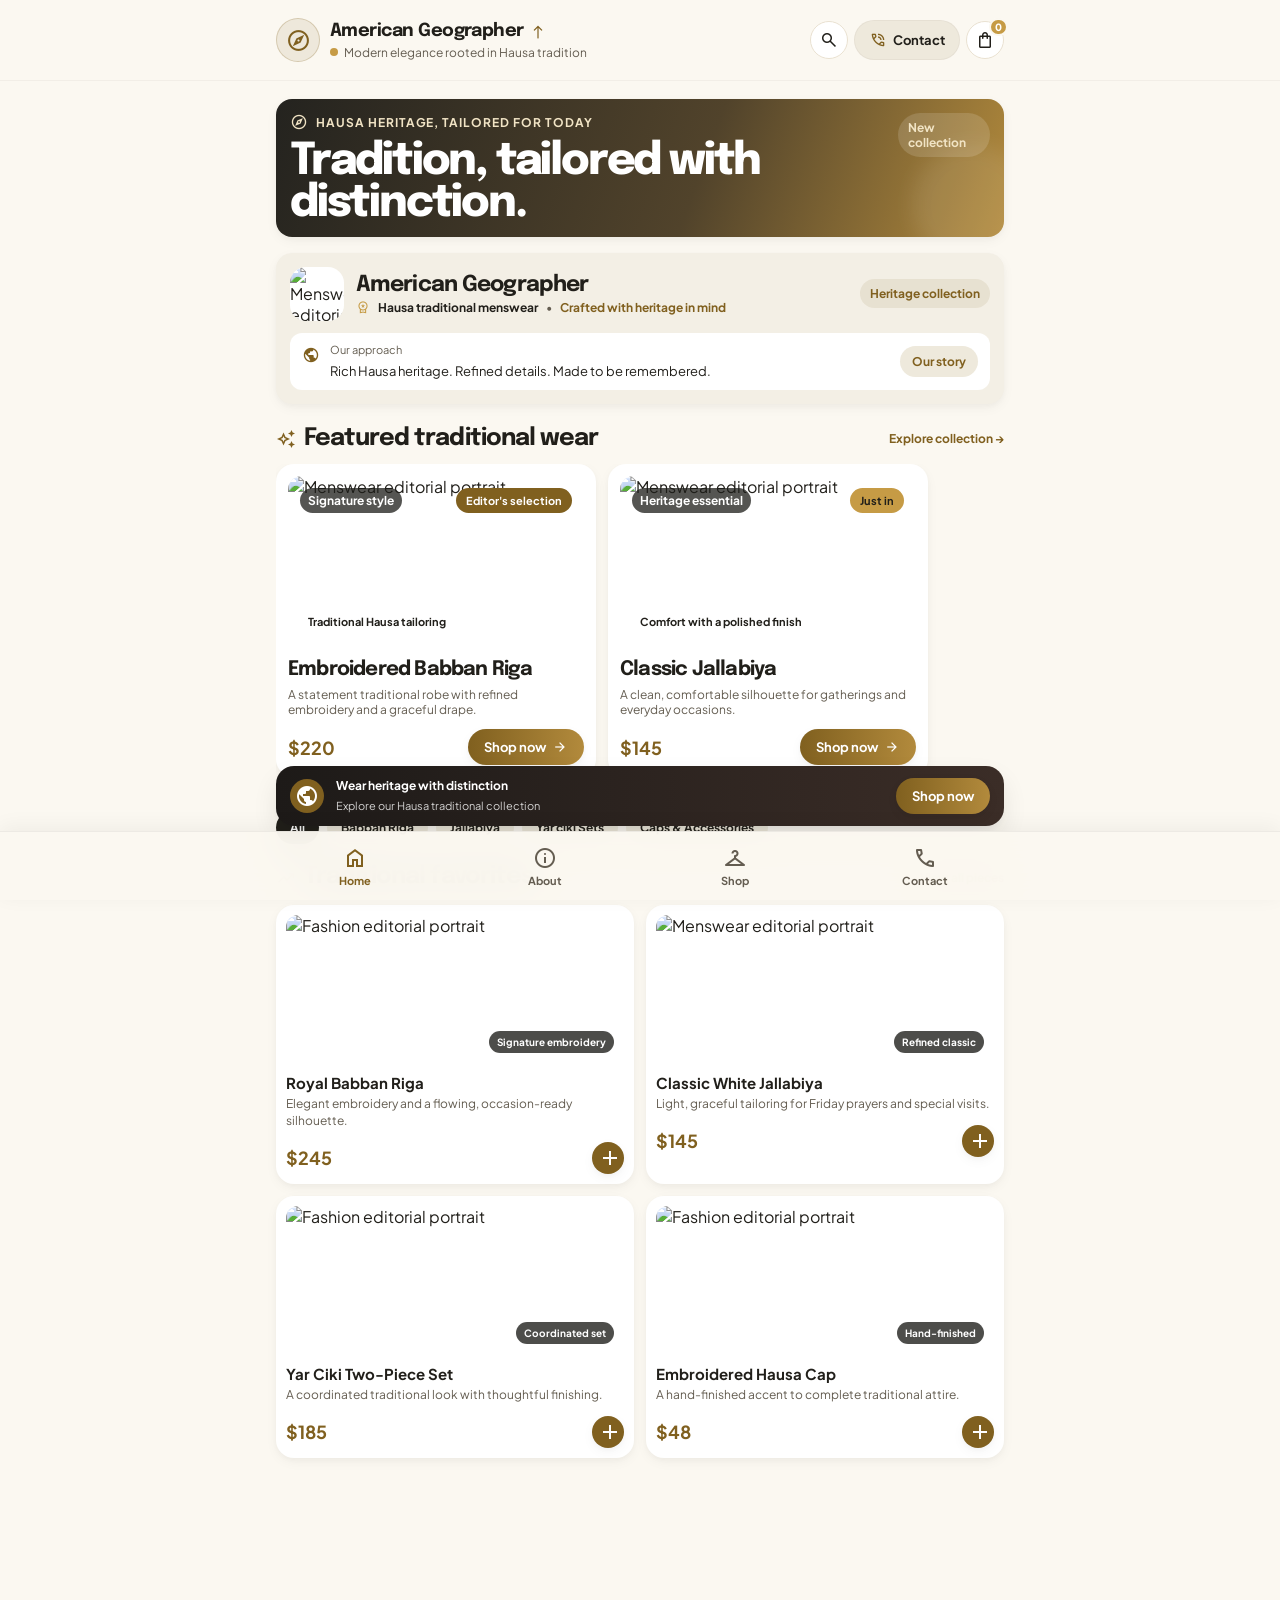
==== index.html @ 391cbba6 "just uploading a file" ====
<!DOCTYPE html>
<html lang="en">
  <head>
    <meta charset="UTF-8" />
    <meta name="viewport" content="width=device-width, initial-scale=1.0" />
    <title>American Geographer | Hausa Traditional Menswear</title>
    <meta name="description" content="Discover handcrafted Babban Riga, Jallabiya, Yar ciki sets, and refined Hausa menswear at American Geographer." />
    <link rel="preconnect" href="https://fonts.googleapis.com" />
    <link rel="preconnect" href="https://fonts.gstatic.com" crossorigin />
    <link href="https://fonts.googleapis.com/css2?family=Epilogue:wght@600;700;800;900&family=Plus+Jakarta+Sans:wght@400;500;600;700;800&family=Material+Symbols+Outlined:opsz,wght,FILL,GRAD@20..48,100..700,0..1,-50..200" rel="stylesheet" />
    <link rel="stylesheet" href="styles.css" />
  </head>
  <body data-page="index">
    <header class="topbar">
      <div class="topbar-inner">
        <div class="brand-box">
          <div class="brand-mark" aria-hidden="true">
            <span class="material-symbols-outlined">explore</span>
          </div>
          <div class="brand-copy">
            <div class="brand-row">
              <h1 class="brand-name">American Geographer</h1>
              <span class="material-symbols-outlined" style="font-size:16px; color:var(--primary);">north</span>
            </div>
            <div class="brand-status">
              <span class="indicator"></span>
              <span>Modern elegance rooted in Hausa tradition</span>
            </div>
          </div>
        </div>

        <div class="top-actions">
          <button class="header-icon-button search-toggle" type="button" aria-label="Open product search" aria-expanded="false">
            <span class="material-symbols-outlined">search</span>
          </button>
          <a class="contact-pill" href="contact.html">
            <span class="material-symbols-outlined" style="font-size:18px; color:var(--primary);">phone_in_talk</span>
            <span>Contact</span>
          </a>
          <button class="header-icon-button cart-toggle" type="button" aria-label="Shopping bag, 0 items" aria-controls="cartDrawer">
            <span class="material-symbols-outlined">shopping_bag</span>
            <span class="cart-count" data-cart-count>0</span>
          </button>
        </div>
      </div>
      <form class="search-panel" role="search" action="products.html">
        <label class="visually-hidden" for="siteSearch">Search clothing</label>
        <input id="siteSearch" type="search" name="q" placeholder="Search Babban Riga, Jallabiya, and more..." autocomplete="off" />
        <button class="search-submit" type="submit" aria-label="Submit search">
          <span class="material-symbols-outlined">arrow_forward</span>
        </button>
      </form>
    </header>

    <div class="page-shell">
      <main>
        <section class="hero-banner">
          <div class="hero-banner-inner">
            <div>
              <div class="hero-tag">
                <span class="material-symbols-outlined" style="font-size:18px;">explore</span>
                <span>Hausa heritage, tailored for today</span>
              </div>
              <h2 class="hero-title">Tradition, tailored with distinction.</h2>
            </div>
            <span class="pill-tag">New collection</span>
          </div>
        </section>

        <section class="info-card">
          <div class="store-row">
            <div class="store-main">
              <div class="store-image">
                <img alt="Menswear editorial portrait" src="https://images.unsplash.com/photo-1515886657613-9f3515b0c78f?auto=format&fit=crop&w=800&q=80" />
              </div>
              <div class="store-meta">
                <h2 class="store-name">American Geographer</h2>
                <div class="rating-row">
                  <span class="material-symbols-outlined" style="font-size:14px; color:var(--gold);">workspace_premium</span>
                  <strong>Hausa traditional menswear</strong>
                  <span>•</span>
                  <span style="color:var(--primary); font-weight:700;">Crafted with heritage in mind</span>
                </div>
              </div>
            </div>
            <div class="distance-pill">Heritage collection</div>
          </div>

          <div class="address-box">
            <div class="address-copy">
              <span class="material-symbols-outlined icon">public</span>
              <div>
                <small>Our approach</small>
                <span>Rich Hausa heritage. Refined details. Made to be remembered.</span>
              </div>
            </div>
            <a class="secondary-btn" href="about.html">Our story</a>
          </div>
        </section>

        <section>
          <div class="section-head">
            <div style="display:flex; align-items:center; gap:8px;">
              <span class="material-symbols-outlined" style="font-size:20px; color:var(--primary);">auto_awesome</span>
              <h3>Featured traditional wear</h3>
            </div>
            <a class="link-soft" href="products.html">Explore collection →</a>
          </div>

          <div class="showcase-list">
            <article class="feature-card">
              <div class="feature-image">
                <img src="https://images.unsplash.com/photo-1515886657613-9f3515b0c78f?auto=format&fit=crop&w=900&q=80" alt="Menswear editorial portrait" />
                <div class="badge-box"><span>Signature style</span></div>
                <div class="special-badge">Editor's selection</div>
                <div class="spice-badge">Traditional Hausa tailoring</div>
              </div>
              <h4>Embroidered Babban Riga</h4>
              <p>A statement traditional robe with refined embroidery and a graceful drape.</p>
              <div class="feature-footer">
                <div class="price-block">
                  <strong>$220</strong>
                  <span></span>
                </div>
                <a class="primary-btn" href="products.html"><span>Shop now</span><span class="material-symbols-outlined" style="font-size:16px;">arrow_forward</span></a>
              </div>
            </article>

            <article class="feature-card">
              <div class="feature-image">
                <img src="https://images.unsplash.com/photo-1617137968427-85924c800a22?auto=format&fit=crop&w=900&q=80" alt="Menswear editorial portrait" />
                <div class="badge-box"><span>Heritage essential</span></div>
                <div class="special-badge" style="background:var(--gold); color:var(--dark);">Just in</div>
                <div class="spice-badge">Comfort with a polished finish</div>
              </div>
              <h4>Classic Jallabiya</h4>
              <p>A clean, comfortable silhouette for gatherings and everyday occasions.</p>
              <div class="feature-footer">
                <div class="price-block">
                  <strong>$145</strong>
                  <span></span>
                </div>
                <a class="primary-btn" href="products.html"><span>Shop now</span><span class="material-symbols-outlined" style="font-size:16px;">arrow_forward</span></a>
              </div>
            </article>
          </div>
        </section>

        <section style="margin-top:18px;">
          <div class="filter-row">
            <button class="filter-chip active" data-filter="all" type="button">All</button>
            <button class="filter-chip" data-filter="babban-riga" type="button">Babban Riga</button>
            <button class="filter-chip" data-filter="jallabiya" type="button">Jallabiya</button>
            <button class="filter-chip" data-filter="yar-ciki" type="button">Yar ciki Sets</button>
            <button class="filter-chip" data-filter="caps-accessories" type="button">Caps &amp; Accessories</button>
          </div>
        </section>

        <section class="section-head" style="margin-top:18px;">
          <div style="display:flex; align-items:center; gap:8px;">
            <span class="material-symbols-outlined" style="font-size:20px; color:var(--primary);">trending_up</span>
            <h3>Traditional favorites</h3>
          </div>
          <a class="link-soft" href="products.html">View all pieces</a>
        </section>

        <section class="product-grid">
          <article class="product-card" data-category="babban-riga">
            <div class="product-image">
              <img src="https://images.unsplash.com/photo-1515886657613-9f3515b0c78f?auto=format&fit=crop&w=900&q=80" alt="Fashion editorial portrait" />
              <span class="product-tag">Signature embroidery</span>
            </div>
            <h5>Royal Babban Riga</h5>
            <p>Elegant embroidery and a flowing, occasion-ready silhouette.</p>
            <div class="product-bottom">
              <strong>$245</strong>
              <button type="button" class="add-button" aria-label="Add Royal Babban Riga to bag"><span class="material-symbols-outlined">add</span></button>
            </div>
          </article>

          <article class="product-card" data-category="jallabiya">
            <div class="product-image">
              <img src="https://images.unsplash.com/photo-1617137968427-85924c800a22?auto=format&fit=crop&w=900&q=80" alt="Menswear editorial portrait" />
              <span class="product-tag">Refined classic</span>
            </div>
            <h5>Classic White Jallabiya</h5>
            <p>Light, graceful tailoring for Friday prayers and special visits.</p>
            <div class="product-bottom">
              <strong>$145</strong>
              <button type="button" class="add-button" aria-label="Add Classic White Jallabiya to bag"><span class="material-symbols-outlined">add</span></button>
            </div>
          </article>

          <article class="product-card" data-category="yar-ciki">
            <div class="product-image">
              <img src="https://images.unsplash.com/photo-1529139574466-a303027c1d8b?auto=format&fit=crop&w=900&q=80" alt="Fashion editorial portrait" />
              <span class="product-tag">Coordinated set</span>
            </div>
            <h5>Yar Ciki Two-Piece Set</h5>
            <p>A coordinated traditional look with thoughtful finishing.</p>
            <div class="product-bottom">
              <strong>$185</strong>
              <button type="button" class="add-button" aria-label="Add Yar ciki Two-Piece Set to bag"><span class="material-symbols-outlined">add</span></button>
            </div>
          </article>

          <article class="product-card" data-category="caps-accessories">
            <div class="product-image">
              <img src="https://images.unsplash.com/photo-1515886657613-9f3515b0c78f?auto=format&fit=crop&w=900&q=80" alt="Fashion editorial portrait" />
              <span class="product-tag">Hand-finished</span>
            </div>
            <h5>Embroidered Hausa Cap</h5>
            <p>A hand-finished accent to complete traditional attire.</p>
            <div class="product-bottom">
              <strong>$48</strong>
              <button type="button" class="add-button" aria-label="Add Embroidered Hausa Cap to bag"><span class="material-symbols-outlined">add</span></button>
            </div>
          </article>
        </section>

        <aside class="promo-bar">
          <div class="promo-content">
            <div class="promo-icon">            <span class="material-symbols-outlined">public</span></div>
            <div class="promo-copy">
              <strong>Wear heritage with distinction</strong>
              <span>Explore our Hausa traditional collection</span>
            </div>
          </div>
          <a class="primary-btn" href="products.html">Shop now</a>
        </aside>
      </main>
    </div>

    <nav class="bottom-nav" aria-label="Main navigation">
      <div class="bottom-nav-inner">
        <a class="nav-item active" href="index.html">
          <span class="material-symbols-outlined">home</span>
          <span>Home</span>
        </a>
        <a class="nav-item" href="about.html">
          <span class="material-symbols-outlined">info</span>
          <span>About</span>
        </a>
        <a class="nav-item" href="products.html">
          <span class="material-symbols-outlined">checkroom</span>
          <span>Shop</span>
        </a>
        <a class="nav-item" href="contact.html">
          <span class="material-symbols-outlined">call</span>
          <span>Contact</span>
        </a>
      </div>
    </nav>

    <script src="script.js"></script>
  </body>
</html>
---- styles.css ----
:root {
  --bg: #fbf8f1;
  --bg-soft: #f3efe5;
  --surface: #ffffff;
  --surface-2: #eee9dc;
  --surface-3: #e6dfcf;
  --primary: #80601f;
  --primary-strong: #b28a3c;
  --primary-soft: #f1e4c5;
  --primary-ink: #30230a;
  --secondary: #6a6255;
  --dark: #211f1a;
  --muted: #645d51;
  --line: #e9e1d1;
  --gold: #c69b45;
  --gold-soft: #f2e2bd;
  --green: #2e7d32;
  --danger: #ba1a1a;
  --shadow-soft: 0 4px 14px -2px rgba(33, 31, 26, 0.06), 0 2px 6px -1px rgba(33, 31, 26, 0.03);
  --shadow-strong: 0 12px 28px -4px rgba(33, 31, 26, 0.12), 0 4px 10px -2px rgba(33, 31, 26, 0.05);
  --radius: 16px;
  --radius-sm: 8px;
  --radius-lg: 24px;
  --radius-pill: 999px;
  --page-width: 760px;
}

* {
  box-sizing: border-box;
}

html {
  scroll-behavior: smooth;
}

body {
  margin: 0;
  font-family: "Plus Jakarta Sans", sans-serif;
  background: var(--bg);
  color: var(--dark);
  -webkit-font-smoothing: antialiased;
  overscroll-behavior: none;
}

img {
  max-width: 100%;
  display: block;
}

a {
  color: inherit;
  text-decoration: none;
}

button,
input,
textarea {
  font: inherit;
}

button {
  cursor: pointer;
  border: 0;
}

.page-shell {
  max-width: var(--page-width);
  margin: 0 auto;
  min-height: 100vh;
  padding-bottom: 100px;
  background: var(--bg);
}

.topbar {
  position: sticky;
  top: 0;
  z-index: 20;
  background: rgba(251, 248, 241, 0.92);
  backdrop-filter: blur(16px);
  border-bottom: 1px solid rgba(26, 20, 18, 0.04);
}

.topbar-inner {
  max-width: var(--page-width);
  margin: 0 auto;
  height: 80px;
  padding: 0 16px;
  display: flex;
  align-items: center;
  justify-content: space-between;
  gap: 8px;
}

.brand-box {
  flex: 1;
}

.brand-box {
  display: flex;
  align-items: center;
  gap: 10px;
  min-width: 0;
}

.brand-mark {
  width: 44px;
  height: 44px;
  border-radius: 50%;
  background: rgba(128, 96, 31, 0.1);
  border: 1px solid rgba(128, 96, 31, 0.24);
  display: grid;
  place-items: center;
  overflow: hidden;
  flex-shrink: 0;
}

.brand-mark img {
  width: 30px;
  height: 30px;
  object-fit: contain;
}

.brand-mark .material-symbols-outlined {
  color: var(--primary);
  font-size: 25px;
}

.brand-copy {
  min-width: 0;
}

.brand-row {
  display: flex;
  align-items: center;
  gap: 6px;
}

.brand-name {
  margin: 0;
  font-family: "Epilogue", sans-serif;
  font-size: 18px;
  line-height: 1.2;
  font-weight: 700;
  letter-spacing: -0.03em;
  white-space: nowrap;
}

.brand-status {
  display: flex;
  align-items: center;
  gap: 6px;
  margin-top: 3px;
  color: var(--muted);
  font-size: 12px;
  line-height: 1.1;
}

.indicator {
  width: 8px;
  height: 8px;
  border-radius: 50%;
  display: inline-block;
  background: var(--gold);
  box-shadow: 0 0 0 0 rgba(198, 155, 69, 0.6);
  animation: pulse 1.8s infinite;
}

@keyframes pulse {
  0% { box-shadow: 0 0 0 0 rgba(198, 155, 69, 0.5); }
  70% { box-shadow: 0 0 0 8px rgba(198, 155, 69, 0); }
  100% { box-shadow: 0 0 0 0 rgba(198, 155, 69, 0); }
}

.top-actions {
  display: flex;
  align-items: center;
  gap: 6px;
  flex-shrink: 0;
}

.contact-pill,
.icon-badge,
.action-primary,
.action-secondary,
.filter-chip,
.primary-btn,
.secondary-btn,
.add-button,
.cart-pill {
  border-radius: var(--radius-pill);
}

.contact-pill {
  display: inline-flex;
  align-items: center;
  gap: 6px;
  padding: 10px 14px;
  background: var(--surface-2);
  color: var(--dark);
  border: 1px solid rgba(26, 20, 18, 0.04);
  font-weight: 700;
  font-size: 13px;
  transition: background-color 0.2s ease, border-color 0.2s ease;
}

.contact-pill:hover {
  background: var(--surface-3);
  border-color: var(--line);
}

.header-icon-button {
  position: relative;
  width: 38px;
  height: 38px;
  display: inline-grid;
  place-items: center;
  flex-shrink: 0;
  border: 1px solid var(--line);
  border-radius: 50%;
  background: var(--surface);
  color: var(--dark);
  transition: background-color 0.2s ease, border-color 0.2s ease, transform 0.2s ease;
}

.header-icon-button:hover {
  background: var(--surface-2);
  border-color: var(--gold);
}

.header-icon-button:active {
  transform: scale(0.96);
}

.header-icon-button .material-symbols-outlined {
  font-size: 20px;
}

.cart-count {
  position: absolute;
  top: -4px;
  right: -5px;
  min-width: 18px;
  height: 18px;
  padding: 0 4px;
  display: grid;
  place-items: center;
  border: 2px solid var(--bg);
  border-radius: var(--radius-pill);
  background: var(--gold);
  color: #fff;
  font-size: 10px;
  line-height: 1;
  font-weight: 800;
}

.search-panel {
  max-width: var(--page-width);
  max-height: 0;
  margin: 0 auto;
  padding: 0 16px;
  display: flex;
  align-items: center;
  gap: 8px;
  overflow: hidden;
  opacity: 0;
  transition: max-height 0.25s ease, opacity 0.2s ease, padding 0.25s ease;
}

.search-panel.is-open {
  max-height: 72px;
  padding-bottom: 12px;
  opacity: 1;
}

.search-panel input {
  width: 100%;
  min-width: 0;
  height: 44px;
  padding: 0 14px;
  border: 1px solid var(--line);
  border-radius: var(--radius-pill);
  outline: none;
  background: var(--surface);
  color: var(--dark);
  transition: border-color 0.2s ease, box-shadow 0.2s ease;
}

.search-panel input:focus {
  border-color: var(--gold);
  box-shadow: 0 0 0 3px rgba(198, 155, 69, 0.15);
}

.search-submit {
  width: 40px;
  height: 40px;
  flex-shrink: 0;
  display: grid;
  place-items: center;
  border-radius: 50%;
  background: var(--dark);
  color: #fff;
}

.visually-hidden {
  position: absolute;
  width: 1px;
  height: 1px;
  padding: 0;
  margin: -1px;
  overflow: hidden;
  clip: rect(0, 0, 0, 0);
  white-space: nowrap;
  border: 0;
}

.icon-badge {
  width: 34px;
  height: 34px;
  display: grid;
  place-items: center;
  background: var(--primary);
  color: #fff;
}

main {
  padding: 18px 16px 20px;
}

.hero-banner {
  position: relative;
  overflow: hidden;
  border-radius: 16px;
  padding: 14px 14px 12px;
  background: linear-gradient(110deg, #24231f 0%, #51432b 58%, #b28a3c 100%);
  color: #fff;
  box-shadow: var(--shadow-soft);
}

.hero-banner::after {
  content: "";
  position: absolute;
  right: -28px;
  bottom: -28px;
  width: 120px;
  height: 120px;
  border-radius: 50%;
  background: rgba(255,255,255,0.09);
  filter: blur(10px);
}

.hero-banner-inner {
  position: relative;
  z-index: 1;
  display: flex;
  align-items: center;
  justify-content: space-between;
  gap: 14px;
}

.hero-tag {
  display: inline-flex;
  align-items: center;
  gap: 8px;
  font-size: 12px;
  font-weight: 700;
  letter-spacing: 0.08em;
  text-transform: uppercase;
  color: #f1e4c5;
}

.hero-title {
  margin: 6px 0 0;
  font-family: "Epilogue", sans-serif;
  font-size: clamp(28px, 5vw, 44px);
  line-height: 0.95;
  letter-spacing: -0.05em;
  font-weight: 800;
}

.pill-tag {
  align-self: flex-start;
  padding: 7px 10px;
  border-radius: var(--radius-pill);
  background: rgba(255,255,255,0.14);
  color: #f1e4c5;
  font-size: 12px;
  font-weight: 700;
}

.info-card {
  margin-top: 16px;
  background: var(--bg-soft);
  border-radius: 16px;
  padding: 14px;
  box-shadow: var(--shadow-soft);
}

.store-row {
  display: flex;
  align-items: center;
  justify-content: space-between;
  gap: 12px;
}

.store-main {
  display: flex;
  align-items: center;
  gap: 12px;
  min-width: 0;
}

.store-image {
  width: 54px;
  height: 54px;
  border-radius: 16px;
  overflow: hidden;
  background: #fff;
}

.store-image img {
  width: 100%;
  height: 100%;
  object-fit: cover;
}

.store-meta {
  min-width: 0;
}

.store-name {
  margin: 0;
  font-family: "Epilogue", sans-serif;
  font-size: 22px;
  line-height: 1.1;
  font-weight: 700;
  letter-spacing: -0.04em;
  white-space: nowrap;
  overflow: hidden;
  text-overflow: ellipsis;
}

.rating-row {
  display: flex;
  align-items: center;
  gap: 8px;
  color: var(--muted);
  font-size: 12px;
  margin-top: 3px;
  flex-wrap: wrap;
}

.rating-row strong {
  color: var(--dark);
}

.distance-pill {
  padding: 7px 10px;
  border-radius: var(--radius-pill);
  background: rgba(128, 96, 31, 0.1);
  color: var(--primary);
  font-size: 12px;
  font-weight: 700;
}

.address-box {
  margin-top: 12px;
  display: flex;
  align-items: center;
  justify-content: space-between;
  gap: 12px;
  background: #fff;
  border-radius: 12px;
  padding: 10px 12px;
}

.address-copy {
  display: flex;
  align-items: flex-start;
  gap: 10px;
  min-width: 0;
}

.address-copy .icon {
  color: var(--primary);
  font-size: 18px;
}

.address-copy small {
  display: block;
  color: var(--muted);
  font-size: 11px;
  margin-bottom: 3px;
}

.address-copy span {
  font-size: 13px;
  line-height: 1.4;
  color: var(--dark);
}

.secondary-btn {
  display: inline-flex;
  align-items: center;
  justify-content: center;
  background: var(--surface-2);
  color: var(--primary);
  font-weight: 700;
  font-size: 12px;
  padding: 8px 12px;
}

.section-head {
  margin-top: 22px;
  display: flex;
  align-items: center;
  justify-content: space-between;
  gap: 12px;
}

.section-head h3,
.section-head h2,
.section-head h4 {
  margin: 0;
  font-family: "Epilogue", sans-serif;
  font-size: 24px;
  line-height: 1.1;
  letter-spacing: -0.04em;
}

.link-soft {
  color: var(--primary);
  font-size: 12px;
  font-weight: 700;
}

.showcase-list {
  margin-top: 12px;
  display: flex;
  gap: 12px;
  overflow-x: auto;
  padding-bottom: 6px;
  scrollbar-width: none;
}

.showcase-list::-webkit-scrollbar {
  display: none;
}

.feature-card {
  width: min(85vw, 320px);
  min-width: min(85vw, 320px);
  background: var(--surface);
  border-radius: 18px;
  box-shadow: var(--shadow-soft);
  padding: 12px;
  flex-shrink: 0;
}

.feature-image {
  position: relative;
  overflow: hidden;
  border-radius: 14px;
  height: 170px;
}

.feature-image img {
  width: 100%;
  height: 100%;
  object-fit: cover;
}

.badge-box {
  position: absolute;
  left: 12px;
  top: 12px;
  display: inline-flex;
  align-items: center;
  gap: 4px;
  background: rgba(28, 28, 24, 0.75);
  color: white;
  border-radius: 999px;
  padding: 5px 8px;
  font-size: 12px;
  font-weight: 700;
}

.special-badge {
  position: absolute;
  right: 12px;
  top: 12px;
  background: var(--primary);
  color: #fff;
  font-size: 11px;
  font-weight: 700;
  border-radius: 999px;
  padding: 6px 10px;
}

.spice-badge {
  position: absolute;
  left: 12px;
  bottom: 12px;
  background: rgba(255,255,255,0.82);
  color: var(--dark);
  border-radius: 10px;
  padding: 6px 8px;
  font-size: 11px;
  font-weight: 700;
}

.feature-card h4 {
  margin: 12px 0 5px;
  font-family: "Epilogue", sans-serif;
  font-size: 20px;
  line-height: 1.2;
  letter-spacing: -0.04em;
}

.feature-card p {
  margin: 0;
  color: var(--muted);
  font-size: 12px;
}

.feature-footer {
  display: flex;
  align-items: center;
  justify-content: space-between;
  gap: 12px;
  margin-top: 12px;
}

.price-block {
  display: flex;
  align-items: baseline;
  gap: 8px;
}

.price-block strong {
  font-size: 18px;
  color: var(--primary);
}

.price-block span {
  font-size: 11px;
  color: var(--muted);
  text-decoration: line-through;
}

.primary-btn {
  display: inline-flex;
  align-items: center;
  gap: 6px;
  background: linear-gradient(90deg, var(--primary) 0%, var(--primary-strong) 100%);
  color: #fff;
  padding: 10px 16px;
  font-weight: 700;
  font-size: 13px;
  box-shadow: var(--shadow-soft);
}

.filter-row {
  display: flex;
  gap: 8px;
  overflow-x: auto;
  padding: 10px 0 2px;
  scrollbar-width: none;
}

.filter-row::-webkit-scrollbar {
  display: none;
}

.filter-chip {
  background: var(--surface-2);
  color: var(--dark);
  padding: 9px 14px;
  white-space: nowrap;
  font-size: 12px;
  font-weight: 700;
}

.filter-chip.active {
  background: var(--dark);
  color: #fff;
}

.product-grid {
  margin-top: 14px;
  display: grid;
  grid-template-columns: repeat(2, minmax(0, 1fr));
  gap: 12px;
}

.product-card {
  background: var(--surface);
  border-radius: 18px;
  box-shadow: var(--shadow-soft);
  padding: 10px;
}

.product-card[hidden] {
  display: none;
}

.search-empty-state {
  margin: 20px 0;
  padding: 18px;
  border: 1px solid var(--line);
  border-radius: var(--radius);
  background: var(--surface);
  color: var(--muted);
  text-align: center;
}

.product-image {
  position: relative;
  overflow: hidden;
  height: 148px;
  border-radius: 12px;
}

.product-image img {
  width: 100%;
  height: 100%;
  object-fit: cover;
}

.product-tag {
  position: absolute;
  right: 10px;
  bottom: 10px;
  background: rgba(28, 28, 24, 0.78);
  color: white;
  border-radius: 999px;
  padding: 5px 8px;
  font-size: 10px;
  font-weight: 700;
}

.product-card h5 {
  margin: 10px 0 4px;
  font-size: 15px;
  line-height: 1.3;
  font-weight: 700;
}

.product-card p {
  margin: 0;
  color: var(--muted);
  font-size: 12px;
  line-height: 1.4;
}

.product-bottom {
  margin-top: 12px;
  display: flex;
  align-items: center;
  justify-content: space-between;
  gap: 10px;
}

.product-bottom strong {
  font-size: 18px;
  color: var(--primary);
}

.add-button {
  width: 32px;
  height: 32px;
  display: grid;
  place-items: center;
  background: var(--primary);
  color: #fff;
  box-shadow: var(--shadow-soft);
}

.add-button.success {
  background: var(--green);
}

.promo-bar {
  position: sticky;
  bottom: 74px;
  z-index: 15;
  margin-top: 18px;
  background: linear-gradient(90deg, #1d1a18 0%, #3b2d27 100%);
  border-radius: 18px;
  box-shadow: var(--shadow-strong);
  padding: 12px 14px;
  color: white;
  display: flex;
  align-items: center;
  justify-content: space-between;
  gap: 10px;
}

.promo-content {
  display: flex;
  align-items: center;
  gap: 12px;
  min-width: 0;
}

.promo-icon {
  width: 34px;
  height: 34px;
  display: grid;
  place-items: center;
  background: var(--primary);
  border-radius: 50%;
}

.promo-copy {
  min-width: 0;
}

.promo-copy strong {
  display: block;
  font-size: 12px;
  white-space: nowrap;
  overflow: hidden;
  text-overflow: ellipsis;
}

.promo-copy span {
  font-size: 11px;
  color: rgba(255,255,255,0.8);
}

.promo-copy em {
  font-style: normal;
  display: inline-block;
  background: rgba(255, 179, 0, 0.2);
  color: #ffd680;
  border-radius: 6px;
  padding: 2px 6px;
  font-size: 10px;
  margin-left: 6px;
  font-weight: 700;
}

.bottom-nav {
  position: fixed;
  bottom: 0;
  left: 0;
  right: 0;
  z-index: 30;
  background: rgba(251, 248, 241, 0.94);
  backdrop-filter: blur(18px);
  border-top: 1px solid rgba(26, 20, 18, 0.06);
  box-shadow: 0 -4px 20px rgba(26, 20, 18, 0.05);
}

.bottom-nav-inner {
  max-width: var(--page-width);
  margin: 0 auto;
  display: flex;
  align-items: center;
  justify-content: space-around;
  height: 68px;
}

.nav-item {
  flex: 1;
  display: flex;
  flex-direction: column;
  align-items: center;
  justify-content: center;
  gap: 4px;
  color: var(--muted);
  min-height: 44px;
  font-size: 11px;
  font-weight: 700;
}

.nav-item.active {
  color: var(--primary);
}

.nav-item .material-symbols-outlined {
  font-size: 24px;
}

.section-panel {
  margin-top: 16px;
  background: var(--surface);
  border-radius: 20px;
  box-shadow: var(--shadow-soft);
  padding: 16px;
}

.promise-cta {
  margin-top: 8px;
}

.story-grid {
  display: grid;
  grid-template-columns: 1.1fr 0.9fr;
  gap: 12px;
}

.story-image {
  height: 190px;
  border-radius: 16px;
  overflow: hidden;
}

.story-image img {
  width: 100%;
  height: 100%;
  object-fit: cover;
}

.story-content h3,
.section-panel h3,
.contact-box h3 {
  margin: 0 0 10px;
  font-family: "Epilogue", sans-serif;
  font-size: 26px;
  line-height: 1.1;
  letter-spacing: -0.04em;
}

.story-content p,
.section-panel p,
.contact-box p,
.contact-list li {
  color: var(--muted);
  line-height: 1.7;
  font-size: 14px;
}

.stats-row {
  margin-top: 16px;
  display: grid;
  grid-template-columns: repeat(3, minmax(0, 1fr));
  gap: 8px;
}

.stat-box {
  background: var(--bg-soft);
  border-radius: 14px;
  padding: 12px 8px;
  text-align: center;
}

.stat-box strong {
  display: block;
  font-size: 22px;
  color: var(--primary);
}

.stat-box span {
  font-size: 11px;
  color: var(--muted);
  font-weight: 700;
  text-transform: uppercase;
  letter-spacing: 0.04em;
}

.values-grid {
  margin-top: 16px;
  display: grid;
  grid-template-columns: repeat(2, minmax(0, 1fr));
  gap: 12px;
}

.value-card {
  background: var(--bg-soft);
  border-radius: 16px;
  padding: 14px;
}

.value-card .material-symbols-outlined {
  font-size: 28px;
  color: var(--primary);
}

.value-card h4 {
  margin: 10px 0 6px;
  font-size: 16px;
}

.contact-layout {
  display: grid;
  grid-template-columns: 1fr;
  gap: 16px;
}

.contact-box,
.contact-card {
  background: var(--surface);
  border-radius: 20px;
  box-shadow: var(--shadow-soft);
  padding: 18px;
}

.contact-list {
  list-style: none;
  margin: 0;
  padding: 0;
  display: grid;
  gap: 12px;
}

.contact-list li {
  display: flex;
  align-items: flex-start;
  gap: 10px;
}

.contact-list strong {
  display: block;
  color: var(--dark);
  margin-bottom: 2px;
}

.form-grid {
  display: grid;
  gap: 12px;
}

.field {
  display: grid;
  gap: 6px;
}

.field label {
  font-size: 12px;
  font-weight: 700;
  color: var(--muted);
}

.field input,
.field textarea {
  width: 100%;
  border: 1px solid var(--line);
  background: var(--bg-soft);
  border-radius: 12px;
  padding: 12px 14px;
  color: var(--dark);
}

.field input:focus,
.field textarea:focus {
  outline: 2px solid rgba(198, 155, 69, 0.55);
  border-color: var(--primary);
}

.field textarea {
  min-height: 120px;
  resize: vertical;
}

.toast {
  position: fixed;
  left: 50%;
  bottom: 90px;
  transform: translateX(-50%) translateY(16px);
  opacity: 0;
  transition: opacity 0.2s ease, transform 0.2s ease;
  background: rgba(28, 28, 24, 0.94);
  color: white;
  padding: 10px 16px;
  border-radius: 999px;
  font-size: 12px;
  font-weight: 700;
  pointer-events: none;
  z-index: 80;
}

.toast.show {
  opacity: 1;
  transform: translateX(-50%) translateY(0);
}

.toast.error {
  background: var(--danger);
}

.cart-overlay {
  position: fixed;
  inset: 0;
  z-index: 90;
  background: rgba(25, 23, 19, 0.42);
  opacity: 0;
  visibility: hidden;
  transition: opacity 0.25s ease, visibility 0.25s ease;
}

.cart-overlay.is-open {
  opacity: 1;
  visibility: visible;
}

.cart-drawer {
  position: fixed;
  top: 0;
  right: 0;
  bottom: 0;
  z-index: 91;
  width: min(420px, 100vw);
  display: flex;
  flex-direction: column;
  padding: 24px;
  background: var(--bg);
  box-shadow: var(--shadow-strong);
  transform: translateX(100%);
  visibility: hidden;
  transition: transform 0.3s ease, visibility 0.3s ease;
}

.cart-drawer.is-open {
  transform: translateX(0);
  visibility: visible;
}

body.cart-open {
  overflow: hidden;
}

.cart-drawer-header {
  display: flex;
  align-items: center;
  justify-content: space-between;
  padding-bottom: 18px;
  border-bottom: 1px solid var(--line);
}

.cart-drawer-header h2 {
  margin: 0;
  font-family: "Epilogue", sans-serif;
  font-size: 24px;
  letter-spacing: -0.04em;
}

.cart-close {
  width: 36px;
  height: 36px;
}

.cart-items {
  flex: 1;
  overflow-y: auto;
  padding: 8px 0;
}

.cart-empty {
  margin: 32px 0;
  color: var(--muted);
  text-align: center;
  line-height: 1.6;
}

.cart-item {
  display: grid;
  grid-template-columns: 72px minmax(0, 1fr) 32px;
  align-items: center;
  gap: 12px;
  padding: 16px 0;
  border-bottom: 1px solid var(--line);
}

.cart-item-image {
  width: 72px;
  height: 88px;
  border-radius: 10px;
  background: var(--surface-2);
  object-fit: cover;
}

.cart-item-details {
  min-width: 0;
}

.cart-item-details h3 {
  margin: 0 0 5px;
  font-size: 14px;
  line-height: 1.35;
}

.cart-item-price {
  margin: 0 0 10px;
  color: var(--primary);
  font-size: 13px;
  font-weight: 700;
}

.cart-quantity {
  width: fit-content;
  display: flex;
  align-items: center;
  gap: 12px;
  padding: 3px 6px;
  border: 1px solid var(--line);
  border-radius: var(--radius-pill);
  background: var(--surface);
  font-size: 12px;
  font-weight: 700;
}

.cart-quantity button,
.cart-remove {
  display: grid;
  place-items: center;
  background: transparent;
  color: var(--dark);
}

.cart-quantity button {
  width: 22px;
  height: 22px;
  border-radius: 50%;
  font-size: 16px;
}

.cart-quantity button:hover,
.cart-remove:hover {
  color: var(--primary);
}

.cart-remove {
  width: 32px;
  height: 32px;
  color: var(--muted);
}

.cart-remove .material-symbols-outlined {
  font-size: 19px;
}

.cart-footer {
  padding-top: 18px;
  border-top: 1px solid var(--line);
}

.cart-subtotal {
  display: flex;
  align-items: center;
  justify-content: space-between;
  margin-bottom: 16px;
  color: var(--muted);
  font-size: 14px;
}

.cart-subtotal strong {
  color: var(--dark);
  font-size: 18px;
}

.cart-checkout {
  width: 100%;
  min-height: 46px;
  justify-content: center;
  border-radius: var(--radius-pill);
}

.cart-checkout:disabled {
  cursor: not-allowed;
  opacity: 0.48;
}

@media (max-width: 390px) {
  .brand-name {
    max-width: 115px;
    overflow: hidden;
    font-size: 15px;
    text-overflow: ellipsis;
  }

  .brand-status {
    font-size: 10px;
    white-space: nowrap;
    overflow: hidden;
  }

  .brand-status span:last-child {
    overflow: hidden;
    text-overflow: ellipsis;
  }

  .topbar-inner {
    padding-right: 10px;
    padding-left: 10px;
  }

  .top-actions {
    gap: 4px;
  }

  .header-icon-button {
    width: 34px;
    height: 34px;
  }

  .contact-pill {
    width: 34px;
    height: 34px;
    justify-content: center;
    padding: 0;
  }

  .contact-pill span:last-child {
    display: none;
  }

  .hero-title {
    font-size: 34px;
  }

  .product-grid {
    grid-template-columns: 1fr;
  }
}
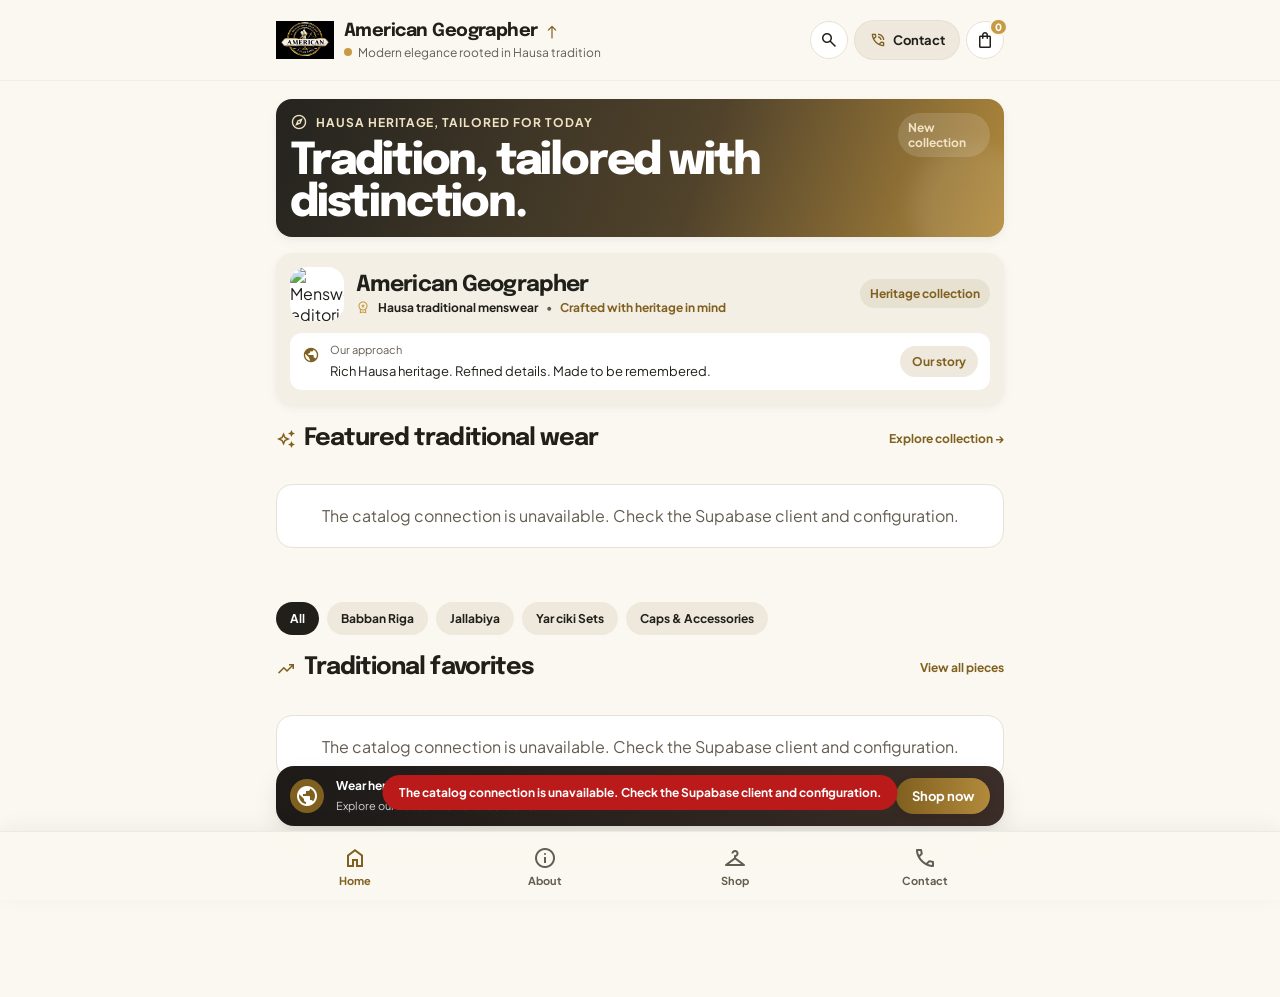
==== commit 36f9ec7b: "Committing some changes and supabase" ====
--- a/index.html
+++ b/index.html
@@ -14,8 +14,8 @@
     <header class="topbar">
       <div class="topbar-inner">
         <div class="brand-box">
-          <div class="brand-mark" aria-hidden="true">
-            <span class="material-symbols-outlined">explore</span>
+          <div class="brand-mark">
+            <img src="logo.png" alt="American Geographer Designs and Tailoring logo" />
           </div>
           <div class="brand-copy">
             <div class="brand-row">
@@ -252,6 +252,8 @@
       </div>
     </nav>
 
+    <script src="https://cdn.jsdelivr.net/npm/@supabase/supabase-js@2"></script>
+    <script src="supabase-config.js"></script>
     <script src="script.js"></script>
   </body>
 </html>
--- a/styles.css
+++ b/styles.css
@@ -103,20 +103,16 @@
 }
 
 .brand-mark {
-  width: 44px;
+  width: 58px;
   height: 44px;
-  border-radius: 50%;
-  background: rgba(128, 96, 31, 0.1);
-  border: 1px solid rgba(128, 96, 31, 0.24);
   display: grid;
   place-items: center;
-  overflow: hidden;
   flex-shrink: 0;
 }
 
 .brand-mark img {
-  width: 30px;
-  height: 30px;
+  width: 100%;
+  height: 100%;
   object-fit: contain;
 }
 
@@ -703,6 +699,25 @@
   display: none;
 }
 
+.catalog-status {
+  margin: 20px 0;
+  padding: 18px;
+  border: 1px solid var(--line);
+  border-radius: var(--radius);
+  background: var(--surface);
+  color: var(--muted);
+  line-height: 1.6;
+  text-align: center;
+}
+
+.product-grid > .catalog-status {
+  grid-column: 1 / -1;
+}
+
+.showcase-list > .catalog-status {
+  min-width: 100%;
+}
+
 .search-empty-state {
   margin: 20px 0;
   padding: 18px;
@@ -1235,6 +1250,80 @@
   border-top: 1px solid var(--line);
 }
 
+.cart-footer[hidden],
+.checkout-form[hidden],
+.cart-items[hidden] {
+  display: none;
+}
+
+.checkout-form {
+  flex: 1;
+  overflow-y: auto;
+  padding: 16px 0;
+}
+
+.checkout-intro {
+  margin: 0 0 16px;
+  color: var(--muted);
+  font-size: 13px;
+}
+
+.checkout-field {
+  display: grid;
+  gap: 7px;
+  margin-bottom: 14px;
+  color: var(--muted);
+  font-size: 12px;
+  font-weight: 700;
+}
+
+.checkout-field input,
+.checkout-field textarea {
+  width: 100%;
+  min-height: 44px;
+  padding: 10px 12px;
+  border: 1px solid var(--line);
+  border-radius: 10px;
+  outline: none;
+  background: var(--surface);
+  color: var(--dark);
+  font: inherit;
+  font-size: 14px;
+}
+
+.checkout-field textarea {
+  min-height: 92px;
+  resize: vertical;
+}
+
+.checkout-field input:focus,
+.checkout-field textarea:focus {
+  border-color: var(--gold);
+  box-shadow: 0 0 0 3px rgba(198, 155, 69, 0.15);
+}
+
+.checkout-note {
+  margin: 16px 0;
+  color: var(--muted);
+  font-size: 12px;
+  line-height: 1.6;
+}
+
+.cart-back-button {
+  width: 100%;
+  margin-bottom: 10px;
+  padding: 10px;
+  border: 1px solid var(--line);
+  border-radius: var(--radius-pill);
+  background: var(--surface);
+  color: var(--dark);
+  font-weight: 700;
+}
+
+.cart-back-button:hover {
+  background: var(--surface-2);
+}
+
 .cart-subtotal {
   display: flex;
   align-items: center;
